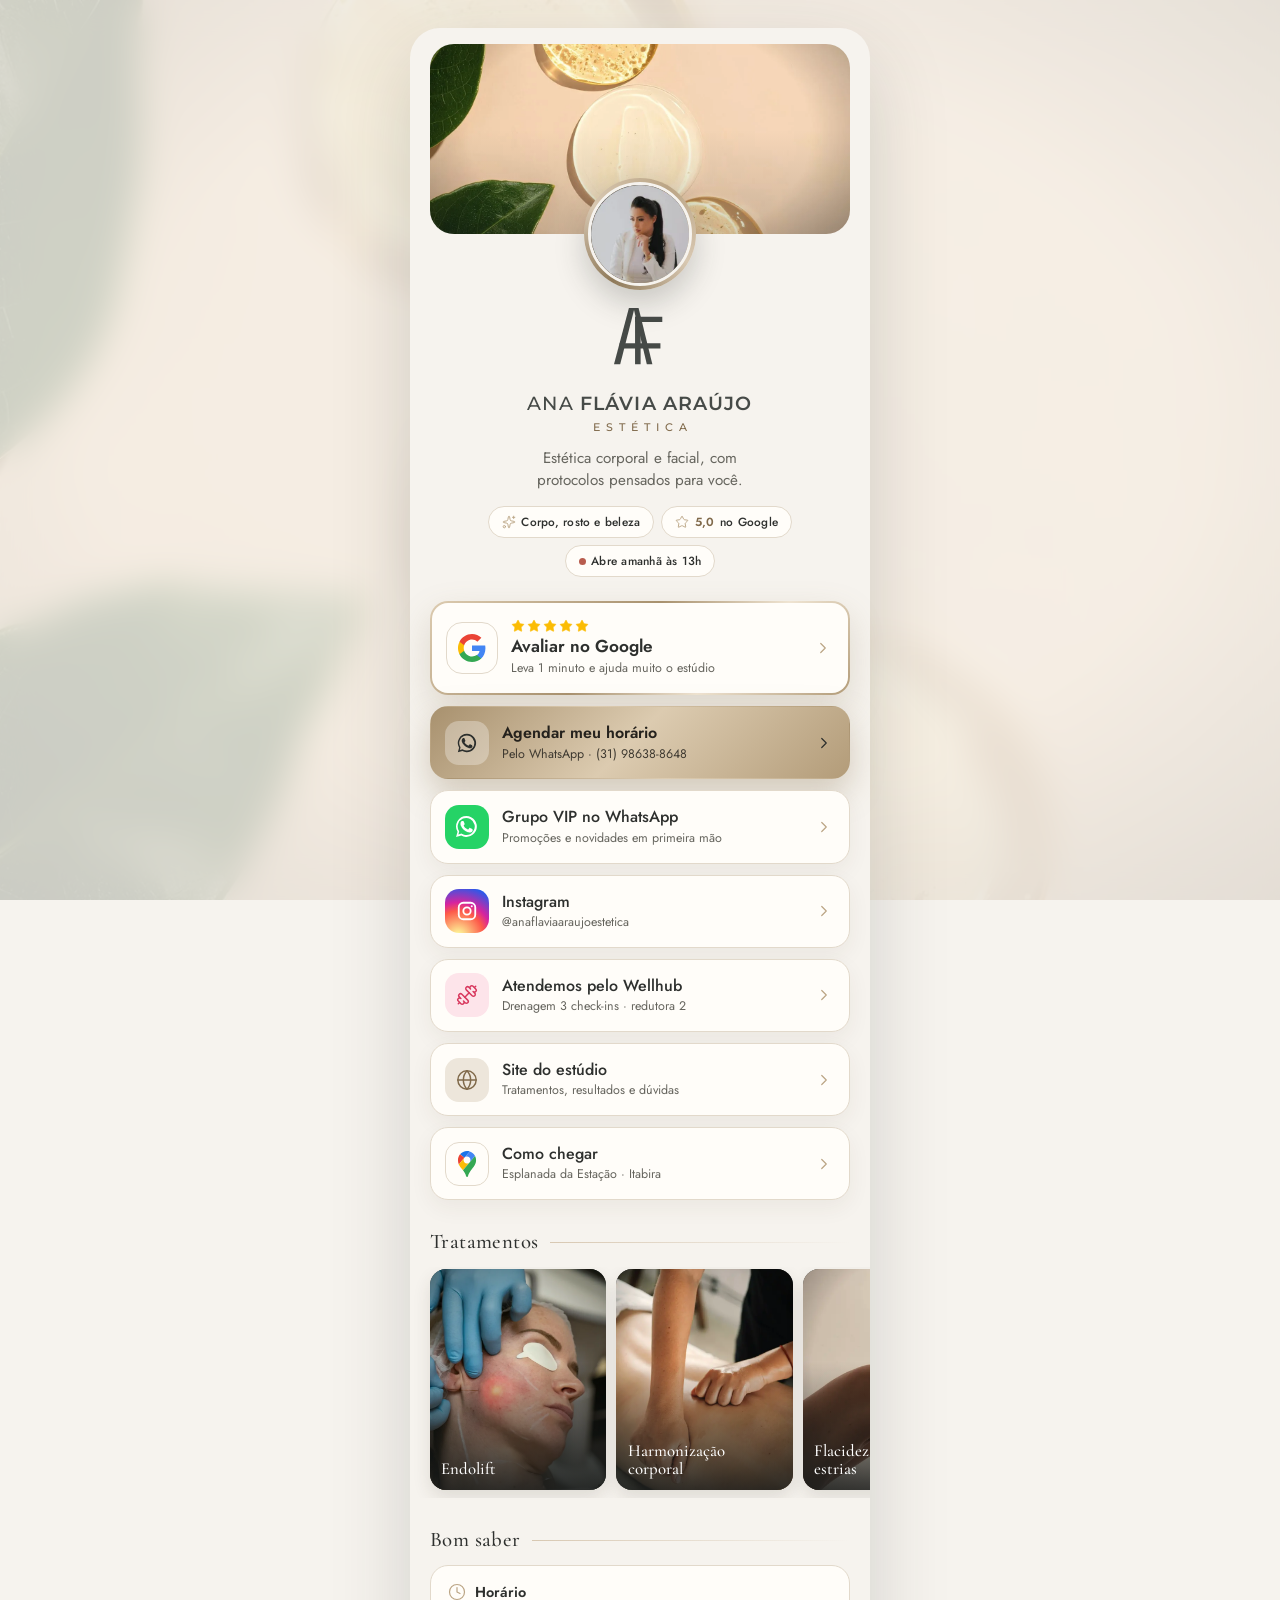
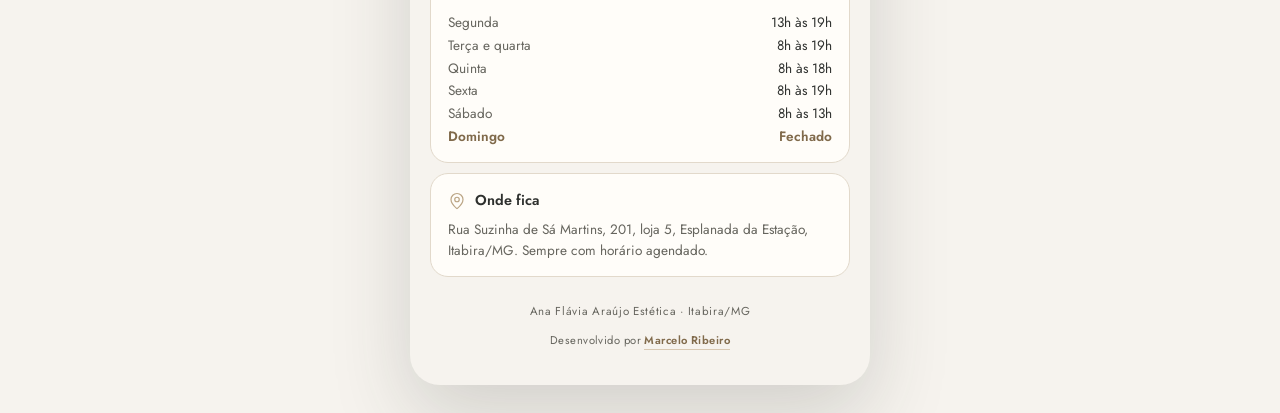
==== links/index.html @ 61d68c3e "Byanca: página de links da bio no formato da Joyce (capa do secador, avaliar no Google, Pix, 12 víde" ====
<!doctype html>
<html lang="pt-BR">
<head>
<meta charset="utf-8">
<meta name="viewport" content="width=device-width, initial-scale=1">
<script>document.documentElement.className += " js";</script>
<!-- =====================================================================
     PAGINA DE LINKS (link da bio do Instagram), 17/10/2026.
     No formato da pagina da Joyce (clientes/JoyceFerreiraNail/site), pedido
     dele: capa com o studio, retrato com aro, logo com brilho, avaliar no
     Google em destaque, agendar em cartao cheio, marcas com as cores
     oficiais, Pix, faixa de arrastar, "Bom saber" e faiscas no toque.
     O dourado da Joyce virou o nude da placa da Ana.
     Pagina de passagem: noindex e fora do sitemap.
     ⚠ PIX: falta a chave. Instrucao no bloco #pix.
     ===================================================================== -->
<title>Links | Ana Flávia Araújo Estética, Itabira/MG</title>
<meta name="description" content="Agende pelo WhatsApp, avalie no Google, veja os tratamentos, o Wellhub, o Grupo VIP e como chegar ao estúdio da Ana Flávia Araújo Estética, em Itabira/MG.">
<meta name="robots" content="noindex, follow">
<meta name="theme-color" content="#F6F3EE">
<link rel="canonical" href="https://marcel0gs.github.io/ana-flavia-araujo-estetica/links/">
<meta property="og:type" content="website">
<meta property="og:locale" content="pt_BR">
<meta property="og:site_name" content="Ana Flávia Araújo Estética">
<meta property="og:title" content="Ana Flávia Araújo Estética | Links">
<meta property="og:description" content="Agende pelo WhatsApp, veja os tratamentos e como chegar ao estúdio, em Itabira/MG.">
<meta property="og:url" content="https://marcel0gs.github.io/ana-flavia-araujo-estetica/links/">
<meta property="og:image" content="https://marcel0gs.github.io/ana-flavia-araujo-estetica/assets/img/og-capa.jpg">
<meta property="og:image:width" content="1200">
<meta property="og:image:height" content="630">
<meta name="twitter:card" content="summary_large_image">
<link rel="icon" href="../favicon.svg" type="image/svg+xml">
<link rel="apple-touch-icon" href="../apple-touch-icon.png">
<link rel="preconnect" href="https://fonts.googleapis.com">
<link rel="preconnect" href="https://fonts.gstatic.com" crossorigin>
<link rel="stylesheet" href="https://fonts.googleapis.com/css2?family=Cormorant+Garamond:ital,wght@0,500;0,600;1,500&family=Jost:wght@400;500;600&family=Montserrat:wght@500;600&display=swap">
<link rel="preload" as="image" href="../assets/img/capa-links.webp" fetchpriority="high">
<style>
:root{
  --creme:#F6F3EE;--areia:#EDE6DB;--linha:#E2D9CB;--papel:#FFFDF9;
  /* o "ouro" da Joyce, aqui no nude da placa */
  --nude:#BBA585;--nude-claro:#D8C8B2;--nude-escuro:#8F7A5A;--nude-texto:#806A4B;
  --grafite:#3A3E3B;--grafite-2:#464A47;
  --tinta:#2E302E;--tinta-suave:#66655E;
  --serif:"Cormorant Garamond",Georgia,serif;
  --sans:"Jost",system-ui,-apple-system,"Segoe UI",Arial,sans-serif;
  --marca:"Montserrat","Jost",system-ui,sans-serif;
  --suave:cubic-bezier(.22,1,.36,1);
}
*,*::before,*::after{box-sizing:border-box}
html{-webkit-text-size-adjust:100%}
body{margin:0;color:var(--tinta);font:16px/1.5 var(--sans);overflow-x:clip;background:var(--creme)}
img{display:block;max-width:100%;height:auto}
a{color:inherit}
:focus-visible{outline:2px solid var(--nude);outline-offset:3px}
.i{width:24px;height:24px;flex:none;fill:none;stroke:currentColor;stroke-width:1.6;stroke-linecap:round;stroke-linejoin:round}

/* fundo: no computador, o studio desfocado atras da coluna */
.fundo{position:fixed;inset:0;z-index:-1;background:var(--creme)}
@media (min-width:620px){
  .fundo{background:url(../assets/img/capa-links.webp) center/cover}
  .fundo::after{content:"";position:absolute;inset:0;background:rgba(246,243,238,.82);backdrop-filter:blur(18px);-webkit-backdrop-filter:blur(18px)}
}
.coluna{width:min(460px,100%);margin:0 auto;padding:14px 16px 40px}
@media (min-width:620px){.coluna{margin:28px auto;padding:16px 20px 36px;background:var(--creme);border-radius:30px;box-shadow:0 30px 80px rgba(46,48,46,.18)}}

/* ---------- topo: o studio, o retrato e o logo ---------- */
.topo{position:relative;text-align:center}
.capa{position:relative;height:190px;border-radius:24px;overflow:hidden;background:var(--areia)}
.capa img{width:100%;height:100%;object-fit:cover;object-position:50% 50%}
.capa::after{content:"";position:absolute;inset:0;background:linear-gradient(to bottom,rgba(46,48,46,0) 45%,rgba(46,48,46,.2))}
.retrato{
  position:relative;z-index:2;width:112px;height:112px;margin:-56px auto 0;border-radius:50%;padding:4px;
  background:conic-gradient(from 210deg,var(--nude-escuro),var(--nude-claro),var(--nude),var(--nude-claro),var(--nude-escuro));
  box-shadow:0 14px 30px rgba(46,48,46,.22);
}
.retrato img{width:100%;height:100%;border-radius:50%;object-fit:cover;border:3px solid var(--creme)}
/* o logo: o monograma AF, com um brilho que atravessa uma vez (mascara no proprio desenho) */
.logo{position:relative;width:52px;margin:18px auto 0;aspect-ratio:168/212}
.logo svg{width:100%;height:100%;fill:var(--grafite-2)}
.logo__brilho{
  position:absolute;inset:0;pointer-events:none;
  -webkit-mask:url("data:image/svg+xml,%3Csvg xmlns='http://www.w3.org/2000/svg' viewBox='6 26 168 212'%3E%3Cpath d='M66 30H84L32 234H12ZM70 30H86L136 234H118ZM80 80H98V234H80ZM80 80H168V97H80ZM30 166H162V183H30Z'/%3E%3C/svg%3E") center/contain no-repeat;
  mask:url("data:image/svg+xml,%3Csvg xmlns='http://www.w3.org/2000/svg' viewBox='6 26 168 212'%3E%3Cpath d='M66 30H84L32 234H12ZM70 30H86L136 234H118ZM80 80H98V234H80ZM80 80H168V97H80ZM30 166H162V183H30Z'/%3E%3C/svg%3E") center/contain no-repeat;
  background:linear-gradient(105deg,transparent 35%,rgba(232,220,203,.95) 50%,transparent 65%) -150% 0/250% 100% no-repeat;
}
.js .logo__brilho{animation:varre 1.8s .5s ease-in-out both}
@keyframes varre{to{background-position:150% 0}}
.nome{margin:12px 0 0;font:600 1.18rem/1.2 var(--marca);letter-spacing:.06em;color:var(--grafite-2)}
.nome span{font-weight:500}
.nome small{display:block;margin-top:.4rem;font:500 .68rem/1 var(--marca);letter-spacing:.55em;padding-left:.55em;color:var(--nude-texto)}
.bio{margin:14px auto 0;max-width:30ch;text-wrap:balance;font-size:.95rem;color:var(--tinta-suave)}
.chips{display:flex;flex-wrap:wrap;justify-content:center;gap:.45rem;margin-top:14px}
.chip{display:inline-flex;align-items:center;gap:.35rem;padding:.38rem .8rem;border-radius:999px;background:var(--papel);border:1px solid var(--linha);font-size:.74rem;font-weight:500;letter-spacing:.02em;color:var(--tinta);text-decoration:none}
.chip b{color:var(--nude-texto);font-weight:600}
.chip .i{width:14px;height:14px;color:var(--nude)}
.status:empty{display:none}
.status::before{content:"";width:7px;height:7px;border-radius:50%;background:var(--nude)}
.status--aberto::before{background:#4E9A63;box-shadow:0 0 0 3px rgba(78,154,99,.18)}
.status--fechado::before{background:#B85C4E}

/* ---------- os links ---------- */
.links{display:grid;gap:11px;margin-top:24px;list-style:none;padding:0}
.link{
  position:relative;isolation:isolate;overflow:hidden;
  display:grid;grid-template-columns:44px 1fr 18px;align-items:center;gap:.85rem;
  padding:.85rem 1rem .85rem .85rem;border-radius:18px;text-decoration:none;
  background:var(--papel);border:1px solid var(--linha);box-shadow:0 8px 22px rgba(60,50,30,.06);
  transition:transform .25s var(--suave),box-shadow .3s ease,border-color .3s ease;
}
.link:hover{transform:translateY(-2px);border-color:var(--nude-claro);box-shadow:0 14px 30px rgba(60,50,30,.12)}
.link:active{transform:scale(.985)}
/* o brilho que passa UMA vez no hover (templates/componentes/botao-brilho-hover) */
.link::before{content:"";position:absolute;top:0;left:-60%;width:40%;height:100%;z-index:1;background:linear-gradient(115deg,transparent,rgba(255,255,255,.55),transparent);transform:skewX(-20deg);transition:left .7s ease;pointer-events:none}
.link:hover::before{left:130%}
.link__ico{width:44px;height:44px;border-radius:14px;display:grid;place-items:center;background:var(--areia);color:var(--nude-texto)}
.link__ico .i{width:22px;height:22px}
.link__txt{min-width:0}
.link__txt b{display:block;font:500 1rem/1.25 var(--sans);color:var(--tinta)}
.link__txt small{display:block;margin-top:.15rem;font-size:.78rem;line-height:1.35;color:var(--tinta-suave)}
/* uma linha so: subtitulo que quebra deixa um botao mais alto que os outros */
.link:not(.link--avaliar) .link__txt small{white-space:nowrap;overflow:hidden;text-overflow:ellipsis}
.link__seta{width:18px;height:18px;color:var(--nude);transition:transform .3s var(--suave)}
.link:hover .link__seta{transform:translateX(3px)}
/* o principal: cheio, no nude da placa */
.link--cheio{background:linear-gradient(135deg,#A8916E 0%,#DCCBB0 48%,#B39C79 100%);border-color:transparent;box-shadow:0 14px 32px rgba(143,122,90,.35)}
.link--cheio .link__ico{background:rgba(255,255,255,.3);color:#2C2F2D}
.link--cheio .link__ico .i--cheio{fill:currentColor;stroke:none}
.link--cheio .link__txt b{color:#25221D;font-weight:600}
.link--cheio .link__txt small{color:#3F3A31}
.link--cheio .link__seta{color:#2C2F2D}
.link--cheio:hover{border-color:transparent;box-shadow:0 18px 40px rgba(143,122,90,.45)}
/* avaliar: o destaque da pagina. Borda nude em degrade, estrelas do Google e um
   brilho que passa sozinho de tempos em tempos */
.link--avaliar{
  grid-template-columns:52px 1fr 18px;padding:1rem 1rem 1rem .85rem;border:2px solid transparent;
  background:linear-gradient(var(--papel),var(--papel)) padding-box,linear-gradient(135deg,#DCCBB0,#A8916E 45%,#EFE4D2 70%,#B39C79) border-box;
  box-shadow:0 14px 34px rgba(143,122,90,.22);
}
.link--avaliar:hover{border-color:transparent;box-shadow:0 18px 40px rgba(143,122,90,.32)}
.link--avaliar::before{animation:passa 4.5s ease-in-out 1.4s infinite}
@keyframes passa{0%{left:-60%}28%,100%{left:130%}}
.link--avaliar .link__ico{width:52px;height:52px;border-radius:16px}
.link--avaliar .link__ico .i{width:28px;height:28px}
.link--avaliar .link__txt b{font-weight:600;font-size:1.08rem}
.estrelas{display:flex;gap:2px;margin-bottom:.2rem}
.estrelas .i{width:14px;height:14px;fill:#FBBC04;stroke:#FBBC04;stroke-width:1}
/* marcas com as cores oficiais */
.link__ico--google,.link__ico--maps{background:var(--papel);border:1px solid var(--linha)}
.link__ico--google .i{width:24px;height:24px}
.link__ico--maps .i{width:26px;height:26px}
.link__ico--zap{background:#25D366;color:#fff}
.link__ico--zap .i{width:25px;height:25px;fill:currentColor;stroke:none}
.link__ico--insta{background:radial-gradient(circle at 30% 107%,#FDF497 0%,#FDF497 5%,#FD5949 45%,#D6249F 60%,#285AEB 90%);color:#fff}
.link__ico--insta .i{stroke-width:2}
/* Wellhub com a cor da marca deles, sem o logo (e marca deles) */
.link__ico--wellhub{background:#FDE4EA;color:#D8385E}
/* entrada em cascata, so com JS e sem "reduzir movimento" */
.js .links > li{animation:sobe .7s var(--suave) both;animation-delay:calc(var(--o,0) * 70ms + .35s)}
@keyframes sobe{from{opacity:0;transform:translateY(14px)}}

/* ---------- pix ---------- */
.pix{margin-top:11px;padding:1rem;border-radius:18px;background:var(--papel);border:1px dashed var(--nude-claro)}
.pix[hidden]{display:none}
.pix__cab{display:flex;align-items:center;gap:.7rem}
.pix__cab b{font-weight:600}
.pix__tipo{display:block;font-size:.74rem;color:var(--tinta-suave)}
.pix__chave{display:flex;align-items:center;gap:.6rem;margin-top:.8rem;padding:.65rem .75rem;border-radius:12px;background:var(--creme);font:500 .95rem/1.2 var(--sans);letter-spacing:.02em;word-break:break-all}
.pix__copiar{margin-left:auto;flex:none;display:inline-flex;align-items:center;gap:.35rem;min-height:40px;padding:.5rem .95rem;border-radius:999px;border:0;background:var(--tinta);color:var(--creme);font:500 .8rem var(--sans);cursor:pointer;transition:background .25s ease,transform .2s ease}
.pix__copiar .i{width:15px;height:15px}
.pix__copiar:active{transform:scale(.95)}
.pix__copiar.copiou{background:var(--nude-escuro)}
.pix__titular{margin:.55rem 0 0;font-size:.76rem;color:var(--tinta-suave)}
.pix__titular b{color:var(--tinta);font-weight:600}

/* ---------- tratamentos: faixa de arrastar ---------- */
.titulo{display:flex;align-items:center;gap:.7rem;margin:30px 0 12px;font:500 1.3rem/1.2 var(--serif);letter-spacing:.02em;color:var(--tinta)}
.titulo::after{content:"";flex:1;height:1px;background:linear-gradient(90deg,var(--nude-claro),transparent)}
.galeria{display:flex;gap:10px;overflow-x:auto;scroll-snap-type:x mandatory;scroll-padding-inline:16px;margin:0 -16px;padding:2px 16px 8px;scrollbar-width:none;list-style:none}
.galeria::-webkit-scrollbar{display:none}
.galeria li{flex:0 0 42%;scroll-snap-align:start}
.trat{
  position:relative;isolation:isolate;display:flex;align-items:flex-end;aspect-ratio:4/5;overflow:hidden;
  padding:.7rem;border-radius:16px;background:var(--grafite-2);color:#fff;text-decoration:none;
  font:500 1.05rem/1.1 var(--serif);box-shadow:0 8px 18px rgba(60,50,30,.12);-webkit-user-drag:none;user-select:none;
}
.trat img{position:absolute;inset:0;z-index:-2;width:100%;height:100%;object-fit:cover;-webkit-user-drag:none;transition:scale .8s var(--suave)}
.trat::after{content:"";position:absolute;inset:0;z-index:-1;background:linear-gradient(180deg,rgba(28,30,29,0) 42%,rgba(28,30,29,.85))}
.trat:hover img{scale:1.05}
@media (hover:hover) and (pointer:fine){.galeria{cursor:grab}}
/* o snap desliga enquanto o mouse arrasta, senao cada pixel puxa de volta pro cartao */
.galeria.arrastando{scroll-snap-type:none;cursor:grabbing}
@media (min-width:620px){.galeria{margin:0 -20px;padding:2px 20px 8px;scroll-padding-inline:20px}}

/* ---------- bom saber ---------- */
.info{display:grid;gap:10px}
.cartao{padding:1rem 1.05rem;border-radius:18px;background:var(--papel);border:1px solid var(--linha)}
.cartao__cab{display:flex;align-items:center;gap:.6rem;font-weight:600;font-size:.9rem}
.cartao__cab .i{width:18px;height:18px;color:var(--nude)}
.cartao p{margin:.45rem 0 0;font-size:.85rem;color:var(--tinta-suave)}
.horas{display:grid;grid-template-columns:auto 1fr;gap:.15rem 1rem;margin:.55rem 0 0;font-size:.85rem}
.horas dt{color:var(--tinta-suave)}
.horas dd{margin:0;text-align:right;color:var(--tinta)}
.horas .hoje{color:var(--nude-texto);font-weight:600}

.rodape{margin-top:26px;text-align:center;font-size:.72rem;letter-spacing:.06em;color:var(--tinta-suave)}
.assinatura{margin:.6rem 0 0;text-align:center;font-size:.7rem;letter-spacing:.04em;color:var(--tinta-suave)}
.assinatura a{color:var(--nude-texto);font-weight:600;text-decoration:none;border-bottom:1px solid var(--nude-claro);padding-bottom:1px;transition:color .2s ease}
.assinatura a:hover{color:var(--tinta)}

/* faiscas no toque, no nude da placa (como as douradas da Joyce) */
.faisca{position:fixed;z-index:50;width:12px;height:12px;pointer-events:none;color:var(--nude);transform:translate(-50%,-50%);animation:faisca .8s var(--suave) forwards}
.faisca svg{width:100%;height:100%;fill:currentColor}
@keyframes faisca{to{transform:translate(calc(-50% + var(--dx)),calc(-50% + var(--dy))) scale(.2) rotate(90deg);opacity:0}}
.aviso{position:fixed;left:50%;bottom:22px;z-index:60;transform:translate(-50%,20px);opacity:0;padding:.6rem 1rem;border-radius:999px;background:var(--tinta);color:var(--creme);font-size:.82rem;transition:all .35s var(--suave);pointer-events:none}
.aviso.on{opacity:1;transform:translate(-50%,0)}

@media (prefers-reduced-motion:reduce){
  .js .links > li,.js .logo__brilho{animation:none}
  .faisca{display:none}
  .link,.link::before,.link__seta,.trat img{transition:none}
  .link--avaliar::before{animation:none}
}
</style>
</head>
<body>

<svg width="0" height="0" style="position:absolute" aria-hidden="true" focusable="false">
  <symbol id="af-mono" viewBox="6 26 168 212"><path d="M66 30H84L32 234H12Z"/><path d="M70 30H86L136 234H118Z"/><path d="M80 80H98V234H80Z"/><path d="M80 80H168V97H80Z"/><path d="M30 166H162V183H30Z"/></symbol>
  <symbol id="i-zap" viewBox="0 0 24 24"><path d="M17.5 14.4c-.3-.2-1.7-.9-2-1-.3-.1-.5-.2-.7.1s-.8 1-.9 1.2c-.2.2-.3.2-.6.1-.3-.2-1.2-.5-2.3-1.4-.9-.8-1.4-1.7-1.6-2-.2-.3 0-.5.1-.6.1-.1.3-.3.4-.5.1-.2.2-.3.3-.5 0-.2 0-.4 0-.5 0-.2-.7-1.6-.9-2.2-.2-.5-.5-.5-.7-.5h-.6c-.2 0-.5.1-.8.4-.3.3-1 1-1 2.5s1.1 2.9 1.2 3.1c.1.2 2.1 3.2 5 4.4.7.3 1.2.5 1.7.6.7.2 1.3.2 1.8.1.6-.1 1.7-.7 1.9-1.4.2-.7.2-1.2.2-1.4-.1-.1-.3-.2-.6-.3ZM12 2a10 10 0 0 0-8.6 15.1L2 22l5-1.3A10 10 0 1 0 12 2Zm0 18.2c-1.6 0-3.2-.4-4.5-1.2l-.3-.2-3 .8.8-2.9-.2-.3A8.2 8.2 0 1 1 12 20.2Z"/></symbol>
  <symbol id="i-insta" viewBox="0 0 24 24"><rect x="3" y="3" width="18" height="18" rx="5"/><circle cx="12" cy="12" r="4"/><circle cx="17.2" cy="6.8" r="1.1" fill="currentColor" stroke="none"/></symbol>
  <symbol id="i-pin" viewBox="0 0 24 24"><path d="M20 10c0 4.993-5.539 10.193-7.399 11.799a1 1 0 0 1-1.202 0C9.539 20.193 4 14.993 4 10a8 8 0 0 1 16 0"/><circle cx="12" cy="10" r="3"/></symbol>
  <symbol id="i-estrela" viewBox="0 0 24 24"><path d="M11.525 2.295a.53.53 0 0 1 .95 0l2.31 4.679a2.123 2.123 0 0 0 1.595 1.16l5.166.756a.53.53 0 0 1 .294.904l-3.736 3.638a2.123 2.123 0 0 0-.611 1.878l.882 5.14a.53.53 0 0 1-.771.56l-4.618-2.428a2.122 2.122 0 0 0-1.973 0L6.396 21.01a.53.53 0 0 1-.77-.56l.881-5.139a2.122 2.122 0 0 0-.611-1.879L2.16 9.795a.53.53 0 0 1 .294-.906l5.165-.755a2.122 2.122 0 0 0 1.597-1.16z"/></symbol>
  <symbol id="i-relogio" viewBox="0 0 24 24"><circle cx="12" cy="12" r="10"/><path d="M12 6v6l4 2"/></symbol>
  <symbol id="i-brilho" viewBox="0 0 24 24"><path d="M11.017 2.814a1 1 0 0 1 1.966 0l1.051 5.558a2 2 0 0 0 1.594 1.594l5.558 1.051a1 1 0 0 1 0 1.966l-5.558 1.051a2 2 0 0 0-1.594 1.594l-1.051 5.558a1 1 0 0 1-1.966 0l-1.051-5.558a2 2 0 0 0-1.594-1.594l-5.558-1.051a1 1 0 0 1 0-1.966l5.558-1.051a2 2 0 0 0 1.594-1.594z"/><path d="M20 2v4"/><path d="M22 4h-4"/><circle cx="4" cy="20" r="2"/></symbol>
  <symbol id="i-copiar" viewBox="0 0 24 24"><rect width="14" height="14" x="8" y="8" rx="2" ry="2"/><path d="M4 16c-1.1 0-2-.9-2-2V4c0-1.1.9-2 2-2h10c1.1 0 2 .9 2 2"/></symbol>
  <symbol id="i-globo" viewBox="0 0 24 24"><circle cx="12" cy="12" r="10"/><path d="M12 2a14.5 14.5 0 0 0 0 20 14.5 14.5 0 0 0 0-20"/><path d="M2 12h20"/></symbol>
  <symbol id="i-haltere" viewBox="0 0 24 24"><path d="M17.596 12.768a2 2 0 1 0 2.829-2.829l-1.768-1.767a2 2 0 0 0 2.828-2.829l-2.828-2.828a2 2 0 0 0-2.829 2.828l-1.767-1.768a2 2 0 1 0-2.829 2.829z"/><path d="m2.5 21.5 1.4-1.4"/><path d="m20.1 3.9 1.4-1.4"/><path d="M5.343 21.485a2 2 0 1 0 2.829-2.828l1.767 1.768a2 2 0 1 0 2.829-2.829l-6.364-6.364a2 2 0 1 0-2.829 2.829l1.768 1.767a2 2 0 0 0-2.828 2.829z"/><path d="m9.6 14.4 4.8-4.8"/></symbol>
  <!-- Google, Maps (cores oficiais, do Wikimedia Commons), seta e carteira: copiados da pagina da Joyce -->
  <symbol id="i-google" viewBox="1 1 22 22"><g stroke="none"><path d="M22.56 12.25c0-.78-.07-1.53-.2-2.25H12v4.26h5.92c-.26 1.37-1.04 2.53-2.21 3.31v2.77h3.57c2.08-1.92 3.28-4.74 3.28-8.09z" fill="#4285F4"/><path d="M12 23c2.97 0 5.46-.98 7.28-2.66l-3.57-2.77c-.98.66-2.23 1.06-3.71 1.06-2.86 0-5.29-1.93-6.16-4.53H2.18v2.84C3.99 20.53 7.7 23 12 23z" fill="#34A853"/><path d="M5.84 14.09c-.22-.66-.35-1.36-.35-2.09s.13-1.43.35-2.09V7.07H2.18C1.43 8.55 1 10.22 1 12s.43 3.45 1.18 4.93l2.85-2.22.81-.62z" fill="#FBBC05"/><path d="M12 5.38c1.62 0 3.06.56 4.21 1.64l3.15-3.15C17.45 2.09 14.97 1 12 1 7.7 1 3.99 3.47 2.18 7.07l3.66 2.84c.87-2.6 3.3-4.53 6.16-4.53z" fill="#EA4335"/></g></symbol>
  <symbol id="i-maps" viewBox="0 0 92.3 132.3"><g stroke="none"><path fill="#1a73e8" d="M60.2 2.2C55.8.8 51 0 46.1 0 32 0 19.3 6.4 10.8 16.5l21.8 18.3L60.2 2.2z"/><path fill="#ea4335" d="M10.8 16.5C4.1 24.5 0 34.9 0 46.1c0 8.7 1.7 15.7 4.6 22l28-33.3-21.8-18.3z"/><path fill="#4285f4" d="M46.2 28.5c9.8 0 17.7 7.9 17.7 17.7 0 4.3-1.6 8.3-4.2 11.4 0 0 13.9-16.6 27.5-32.7-5.6-10.8-15.3-19-27-22.7L32.6 34.8c3.3-3.8 8.1-6.3 13.6-6.3"/><path fill="#fbbc04" d="M46.2 63.8c-9.8 0-17.7-7.9-17.7-17.7 0-4.3 1.5-8.3 4.1-11.3l-28 33.3c4.8 10.6 12.8 19.2 21 29.9l34.1-40.5c-3.3 3.9-8.1 6.3-13.5 6.3"/><path fill="#34a853" d="M59.1 109.2c15.4-24.1 33.3-35 33.3-63 0-7.7-1.9-14.9-5.2-21.3L25.6 98c2.6 3.4 5.3 7.3 7.9 11.3 9.4 14.5 6.8 23.1 12.8 23.1s3.4-8.7 12.8-23.2"/></g></symbol>
  <symbol id="i-dir" viewBox="0 0 24 24"><path d="m9 18 6-6-6-6"/></symbol>
  <symbol id="i-carteira" viewBox="0 0 24 24"><path d="M19 7V4a1 1 0 0 0-1-1H5a2 2 0 0 0 0 4h15a1 1 0 0 1 1 1v4h-3a2 2 0 0 0 0 4h3a1 1 0 0 0 1-1v-2a1 1 0 0 0-1-1"/><path d="M3 5v14a2 2 0 0 0 2 2h15a1 1 0 0 0 1-1v-4"/></symbol>
</svg>

<div class="fundo" aria-hidden="true"></div>

<main class="coluna">

  <header class="topo">
    <!-- capa: texturas de creme e folhas, do UNSPLASH (licenca livre), sem marca de produto.
         Saiu a foto do topo do site (cliente na toalha): ele nao gostou.
         A da recepcao (dela) saiu: 477px, sai borrada e com o monograma cortado. As da porta
         de vidro mostram clientes. Trocar por foto dela boa quando chegar -->
    <div class="capa"><img src="../assets/img/capa-links.webp" width="1200" height="800" fetchpriority="high" alt="Texturas de creme e gel sobre fundo nude, com folhas verdes"></div>
    <div class="retrato"><img src="../assets/img/ana-retrato.webp" width="164" height="164" alt="Ana Flávia Araújo"></div>
    <div class="logo" aria-hidden="true"><svg viewBox="6 26 168 212"><use href="#af-mono"/></svg><span class="logo__brilho"></span></div>
    <h1 class="nome"><span>ANA</span> FLÁVIA ARAÚJO<small>ESTÉTICA</small></h1>
    <p class="bio">Estética corporal e facial, com protocolos pensados para você.</p>
    <div class="chips">
      <span class="chip"><svg class="i" aria-hidden="true"><use href="#i-brilho"/></svg>Corpo, rosto e beleza</span>
      <a class="chip" href="https://maps.app.goo.gl/82mXfYD8dSqdEhQh6" target="_blank" rel="noopener"><svg class="i" aria-hidden="true"><use href="#i-estrela"/></svg><b>5,0</b> no Google</a>
      <span class="chip status" data-status aria-live="polite"></span>
    </div>
  </header>

  <ul class="links">
    <!-- o mesmo link de avaliacao da placa NFC (projetos/Placas-NFC/clientes-placas.csv) -->
    <li style="--o:0"><a class="link link--avaliar" href="https://search.google.com/local/writereview?placeid=ChIJvXF4f8WhpQARBK8JnD9XwmQ" target="_blank" rel="noopener">
      <span class="link__ico link__ico--google"><svg class="i" aria-hidden="true"><use href="#i-google"/></svg></span>
      <span class="link__txt">
        <span class="estrelas" aria-hidden="true"><svg class="i"><use href="#i-estrela"/></svg><svg class="i"><use href="#i-estrela"/></svg><svg class="i"><use href="#i-estrela"/></svg><svg class="i"><use href="#i-estrela"/></svg><svg class="i"><use href="#i-estrela"/></svg></span>
        <b>Avaliar no Google</b><small>Leva 1 minuto e ajuda muito o estúdio</small>
      </span>
      <svg class="i link__seta" aria-hidden="true"><use href="#i-dir"/></svg>
    </a></li>
    <!-- ela nao tem agenda online: o agendar e pelo WhatsApp. Mensagem sem emoji (vira losango no wa.me) -->
    <li style="--o:1"><a class="link link--cheio" href="https://wa.me/5531986388648?text=Ol%C3%A1!%20Vim%20pelo%20link%20da%20bio%20e%20quero%20agendar%20um%20hor%C3%A1rio." target="_blank" rel="noopener">
      <span class="link__ico"><svg class="i i--cheio" aria-hidden="true"><use href="#i-zap"/></svg></span>
      <span class="link__txt"><b>Agendar meu horário</b><small>Pelo WhatsApp · (31) 98638-8648</small></span>
      <svg class="i link__seta" aria-hidden="true"><use href="#i-dir"/></svg>
    </a></li>
    <li style="--o:2"><a class="link" href="https://chat.whatsapp.com/BvTLLjovZt6Iic4wRw2Zlt" target="_blank" rel="noopener">
      <span class="link__ico link__ico--zap"><svg class="i" aria-hidden="true"><use href="#i-zap"/></svg></span>
      <span class="link__txt"><b>Grupo VIP no WhatsApp</b><small>Promoções e novidades em primeira mão</small></span>
      <svg class="i link__seta" aria-hidden="true"><use href="#i-dir"/></svg>
    </a></li>
    <li style="--o:3"><a class="link" href="https://www.instagram.com/anaflaviaaraujoestetica/" target="_blank" rel="noopener">
      <span class="link__ico link__ico--insta"><svg class="i" aria-hidden="true"><use href="#i-insta"/></svg></span>
      <span class="link__txt"><b>Instagram</b><small>@anaflaviaaraujoestetica</small></span>
      <svg class="i link__seta" aria-hidden="true"><use href="#i-dir"/></svg>
    </a></li>
    <!-- Wellhub: regras do story fixado dela. Mudou no app, muda aqui e no site -->
    <li style="--o:4"><a class="link" href="../#wellhub">
      <span class="link__ico link__ico--wellhub"><svg class="i" aria-hidden="true"><use href="#i-haltere"/></svg></span>
      <span class="link__txt"><b>Atendemos pelo Wellhub</b><small>Drenagem 3 check-ins · redutora 2</small></span>
      <svg class="i link__seta" aria-hidden="true"><use href="#i-dir"/></svg>
    </a></li>
    <li style="--o:5"><a class="link" href="../">
      <span class="link__ico"><svg class="i" aria-hidden="true"><use href="#i-globo"/></svg></span>
      <span class="link__txt"><b>Site do estúdio</b><small>Tratamentos, resultados e dúvidas</small></span>
      <svg class="i link__seta" aria-hidden="true"><use href="#i-dir"/></svg>
    </a></li>
    <li style="--o:6"><a class="link" href="https://maps.app.goo.gl/82mXfYD8dSqdEhQh6" target="_blank" rel="noopener">
      <span class="link__ico link__ico--maps"><svg class="i" aria-hidden="true"><use href="#i-maps"/></svg></span>
      <span class="link__txt"><b>Como chegar</b><small>Esplanada da Estação · Itabira</small></span>
      <svg class="i link__seta" aria-hidden="true"><use href="#i-dir"/></svg>
    </a></li>
  </ul>

  <!-- ===== PIX: FALTA A CHAVE (17/10/2026: o Marcelo vai pedir pra ela) =====
       Quando chegar: 1) por a chave em data-chave (so os caracteres que o
       banco aceita: CPF/CNPJ sem pontos, telefone com +55) e o texto da chave
       no <span data-chave-texto>, 2) trocar o tipo (CPF, CNPJ, e-mail...) e o
       nome do titular, conferido no banco, 3) apagar o atributo hidden. -->
  <section class="pix" id="pix" data-chave="" hidden aria-label="Pagar com Pix">
    <div class="pix__cab">
      <span class="link__ico"><svg class="i" aria-hidden="true"><use href="#i-carteira"/></svg></span>
      <div><b>Pagar com Pix</b><span class="pix__tipo">TIPO DA CHAVE</span></div>
    </div>
    <div class="pix__chave"><span data-chave-texto>CHAVE PIX AQUI</span><button class="pix__copiar" type="button"><svg class="i" aria-hidden="true"><use href="#i-copiar"/></svg><span>Copiar</span></button></div>
    <p class="pix__titular">Em nome de <b>NOME DO TITULAR</b>. Confira o nome antes de confirmar.</p>
  </section>

  <h2 class="titulo">Tratamentos</h2>
  <ul class="galeria" aria-label="Tratamentos do estúdio: cada um abre a página dele no site">
    <li><a class="trat" href="../tratamentos/endolift/"><img src="../assets/img/trat-endolift.webp" width="600" height="800" loading="lazy" decoding="async" alt="">Endolift</a></li>
    <li><a class="trat" href="../tratamentos/harmonizacao-corporal/"><img src="../assets/img/trat-corporal.webp" width="600" height="800" loading="lazy" decoding="async" alt="">Harmonização corporal</a></li>
    <li><a class="trat" href="../tratamentos/flacidez-celulite-estrias/"><img src="../assets/img/trat-flacidez.webp" width="600" height="800" loading="lazy" decoding="async" alt="">Flacidez, celulite e estrias</a></li>
    <li><a class="trat" href="../tratamentos/drenagem-linfatica/"><img src="../assets/img/trat-drenagem.webp" width="600" height="800" loading="lazy" decoding="async" alt="">Drenagem linfática</a></li>
    <li><a class="trat" href="../tratamentos/massagem-redutora/"><img src="../assets/img/trat-massagem.webp" width="600" height="800" loading="lazy" decoding="async" alt="">Massagem redutora</a></li>
    <li><a class="trat" href="../tratamentos/estetica-facial/"><img src="../assets/img/trat-facial.webp" width="600" height="800" loading="lazy" decoding="async" alt="">Estética facial</a></li>
    <li><a class="trat" href="../tratamentos/preenchimento-labial/"><img src="../assets/img/trat-labial.webp" width="600" height="800" loading="lazy" decoding="async" alt="">Preenchimento labial</a></li>
    <li><a class="trat" href="../tratamentos/esmalteria/"><img src="../assets/img/trat-unhas.webp" width="600" height="800" loading="lazy" decoding="async" alt="">Esmalteria</a></li>
  </ul>

  <h2 class="titulo">Bom saber</h2>
  <div class="info">
    <!-- horario da ficha do Google. A linha de hoje acende pelo script -->
    <div class="cartao">
      <div class="cartao__cab"><svg class="i" aria-hidden="true"><use href="#i-relogio"/></svg>Horário</div>
      <dl class="horas" data-horas>
        <dt data-dia="1">Segunda</dt><dd data-dia="1">13h às 19h</dd>
        <dt data-dia="2,3">Terça e quarta</dt><dd data-dia="2,3">8h às 19h</dd>
        <dt data-dia="4">Quinta</dt><dd data-dia="4">8h às 18h</dd>
        <dt data-dia="5">Sexta</dt><dd data-dia="5">8h às 19h</dd>
        <dt data-dia="6">Sábado</dt><dd data-dia="6">8h às 13h</dd>
        <dt data-dia="0">Domingo</dt><dd data-dia="0">Fechado</dd>
      </dl>
    </div>
    <div class="cartao">
      <div class="cartao__cab"><svg class="i" aria-hidden="true"><use href="#i-pin"/></svg>Onde fica</div>
      <p>Rua Suzinha de Sá Martins, 201, loja 5, Esplanada da Estação, Itabira/MG. Sempre com horário agendado.</p>
    </div>
  </div>

  <p class="rodape">Ana Flávia Araújo Estética · Itabira/MG</p>
  <p class="assinatura">Desenvolvido por <a href="https://marcel0gs.github.io/marcelo-ribeiro-digital/" target="_blank" rel="noopener">Marcelo Ribeiro</a></p>
</main>

<div class="aviso" role="status" aria-live="polite"></div>

<script>
(function(){
  "use strict";
  var reduzido = !!(window.matchMedia && matchMedia("(prefers-reduced-motion: reduce)").matches);

  /* 1. aberto ou fechado agora, no fuso de Itabira, e o dia de hoje no horario */
  var H = {1:[13,19], 2:[8,19], 3:[8,19], 4:[8,18], 5:[8,19], 6:[8,13]};
  var NOMES = ["domingo","segunda","terça","quarta","quinta","sexta","sábado"];
  var agora;
  try {
    var p = {};
    new Intl.DateTimeFormat("en-US", {timeZone:"America/Sao_Paulo", weekday:"short", hour:"numeric", minute:"numeric", hour12:false})
      .formatToParts(new Date()).forEach(function(x){ p[x.type] = x.value; });
    agora = { d: ["Sun","Mon","Tue","Wed","Thu","Fri","Sat"].indexOf(p.weekday), h: (parseInt(p.hour,10) % 24) + parseInt(p.minute,10) / 60 };
  } catch (e) { var n = new Date(); agora = { d: n.getDay(), h: n.getHours() + n.getMinutes() / 60 }; }
  var st = document.querySelector("[data-status]");
  if (st && agora.d >= 0) {
    var hoje = H[agora.d], txt, aberto = false;
    if (hoje && agora.h >= hoje[0] && agora.h < hoje[1]) { aberto = true; txt = "Aberto agora · até " + hoje[1] + "h"; }
    else if (hoje && agora.h < hoje[0]) txt = "Abre hoje às " + hoje[0] + "h";
    else for (var i = 1; i <= 7; i++) { var dd = (agora.d + i) % 7; if (H[dd]) { txt = "Abre " + (i === 1 ? "amanhã" : NOMES[dd]) + " às " + H[dd][0] + "h"; break; } }
    st.textContent = txt;
    st.classList.add(aberto ? "status--aberto" : "status--fechado");
  }
  Array.prototype.forEach.call(document.querySelectorAll("[data-horas] [data-dia]"), function(el){
    if (el.getAttribute("data-dia").split(",").indexOf(String(agora.d)) >= 0) el.classList.add("hoje");
  });

  /* 2. faiscas no toque, no topo e nos botoes (como as da Joyce, no nude da placa) */
  var estrela = '<svg viewBox="0 0 24 24"><path d="M12 0c.6 6.2 5.8 11.4 12 12-6.2.6-11.4 5.8-12 12-.6-6.2-5.8-11.4-12-12C6.2 11.4 11.4 6.2 12 0z"/></svg>';
  function faiscas(x, y){
    if (reduzido) return;
    for (var k = 0; k < 9; k++) {
      var f = document.createElement("span"), ang = Math.random() * Math.PI * 2, dist = 30 + Math.random() * 46;
      f.className = "faisca"; f.innerHTML = estrela;
      f.style.left = x + "px"; f.style.top = y + "px";
      f.style.setProperty("--dx", (Math.cos(ang) * dist).toFixed(1) + "px");
      f.style.setProperty("--dy", (Math.sin(ang) * dist).toFixed(1) + "px");
      var t = 7 + Math.random() * 9; f.style.width = f.style.height = t + "px";
      document.body.appendChild(f);
      setTimeout(function(el){ return function(){ el.remove(); }; }(f), 850);
    }
  }
  document.addEventListener("pointerdown", function(e){
    if (e.target.closest(".topo, .link, .pix__copiar")) faiscas(e.clientX, e.clientY);
  });

  /* 3. aviso curto no pe da tela */
  var aviso = document.querySelector(".aviso"), tAviso;
  function avisa(txt){ aviso.textContent = txt; aviso.classList.add("on"); clearTimeout(tAviso); tAviso = setTimeout(function(){ aviso.classList.remove("on"); }, 2200); }

  /* 4. pix: so funciona com a chave preenchida (ver o comentario do bloco) */
  var pix = document.getElementById("pix"), bPix = pix && pix.querySelector(".pix__copiar");
  if (bPix) bPix.addEventListener("click", function(){
    var chave = pix.getAttribute("data-chave");
    if (!chave) return;
    var ok = function(){ bPix.classList.add("copiou"); bPix.lastChild.textContent = "Copiado"; avisa("Chave Pix copiada");
      setTimeout(function(){ bPix.classList.remove("copiou"); bPix.lastChild.textContent = "Copiar"; }, 2200); };
    if (navigator.clipboard && window.isSecureContext) navigator.clipboard.writeText(chave).then(ok, function(){ avisa("Copie a chave acima"); });
    else {
      var t = document.createElement("textarea"); t.value = chave; t.style.position = "fixed"; t.style.opacity = "0";
      document.body.appendChild(t); t.select();
      try { document.execCommand("copy"); ok(); } catch (e) { avisa("Copie a chave acima"); }
      document.body.removeChild(t);
    }
  });

  /* 5. faixa dos tratamentos: o dedo e o trackpad ja rolam; o mouse precisa do arraste.
     Depois de arrastar, o clique que vem junto nao abre o cartao. */
  var gal = document.querySelector(".galeria");
  if (gal) {
    var arr = null, arrastou = false;
    gal.addEventListener("dragstart", function(e){ e.preventDefault(); });
    gal.addEventListener("pointerdown", function(e){
      if (e.pointerType !== "mouse" || e.button !== 0) return;
      arr = { x: e.clientX, s: gal.scrollLeft, moveu: false }; arrastou = false;
    });
    gal.addEventListener("pointermove", function(e){
      if (!arr) return;
      var dx = e.clientX - arr.x;
      if (!arr.moveu) { if (Math.abs(dx) < 5) return; arr.moveu = true; gal.classList.add("arrastando"); gal.setPointerCapture(e.pointerId); }
      gal.scrollLeft = arr.s - dx;
    });
    var solta = function(){
      if (!arr) return;
      var moveu = arr.moveu, dir = arr.s - gal.scrollLeft < 0 ? 1 : -1; arr = null;
      if (!moveu) return;
      arrastou = true;
      /* para no cartao mais perto, puxado um quarto pro lado do arraste */
      var base = gal.getBoundingClientRect().left + parseFloat(getComputedStyle(gal).scrollPaddingLeft || 0);
      var max = gal.scrollWidth - gal.clientWidth, alvo = gal.scrollLeft, mira = gal.scrollLeft + dir * gal.firstElementChild.offsetWidth * .25, melhor = Infinity;
      Array.prototype.forEach.call(gal.children, function(li){
        var pos = Math.min(max, Math.max(0, gal.scrollLeft + li.getBoundingClientRect().left - base));
        if (Math.abs(pos - mira) < melhor) { melhor = Math.abs(pos - mira); alvo = pos; }
      });
      gal.scrollTo({ left: alvo, behavior: reduzido ? "auto" : "smooth" });
      setTimeout(function(){ gal.classList.remove("arrastando"); }, reduzido ? 0 : 450);
    };
    gal.addEventListener("pointerup", solta);
    gal.addEventListener("pointercancel", solta);
    gal.addEventListener("click", function(e){ if (arrastou) { e.preventDefault(); arrastou = false; } }, true);
  }
})();
</script>
</body>
</html>
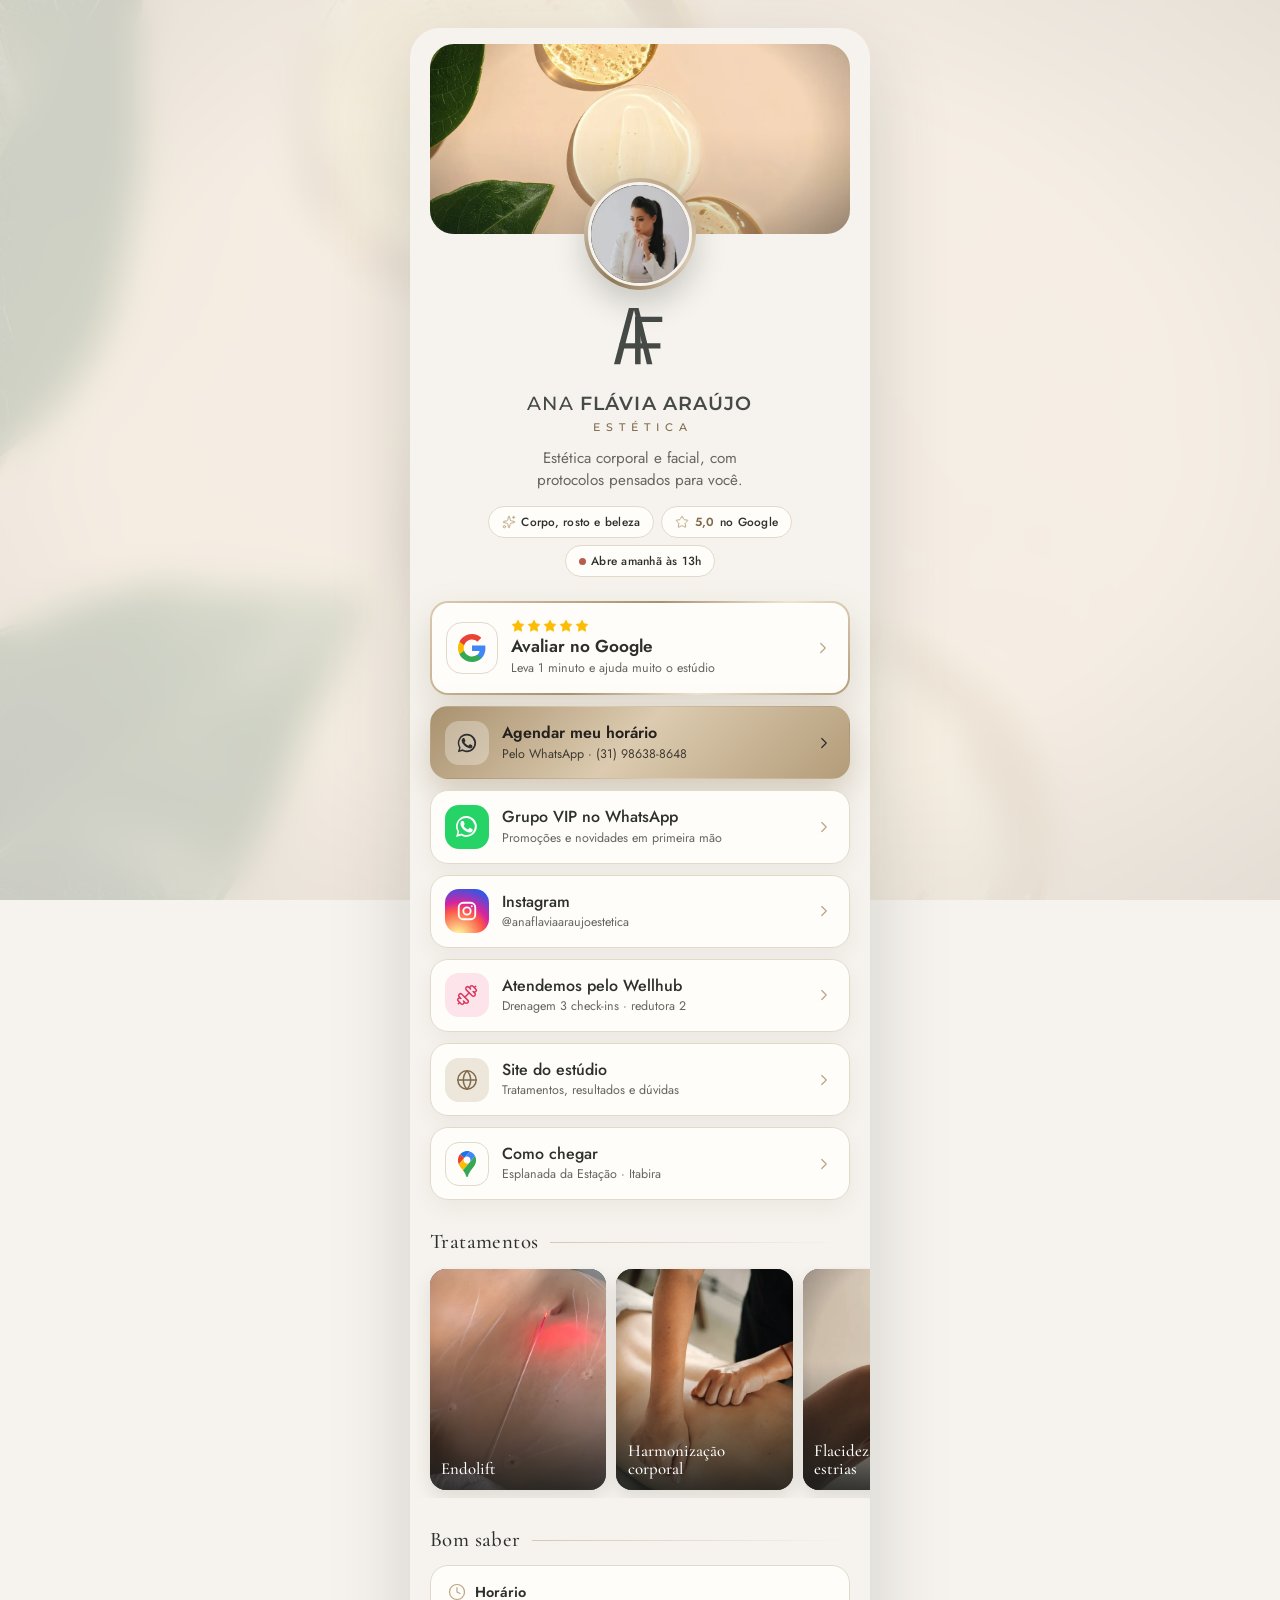
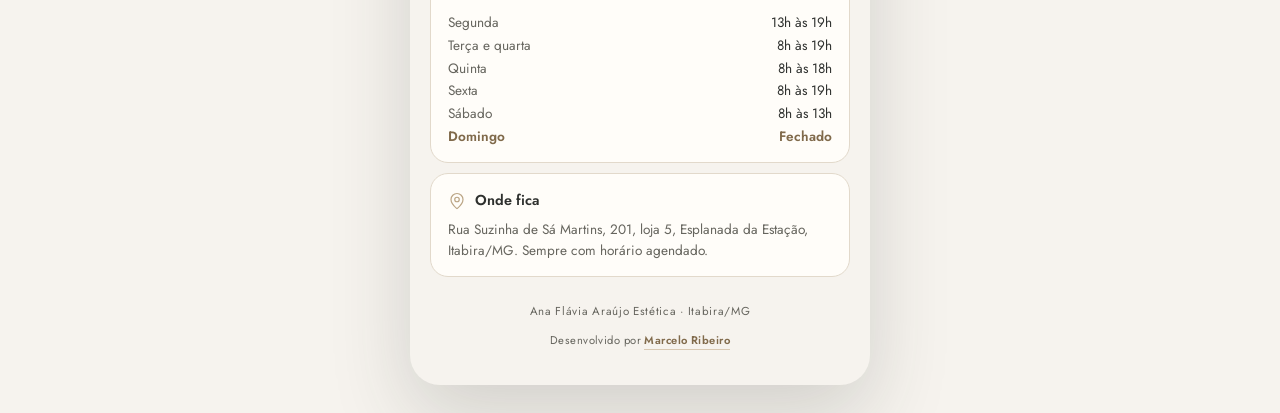
==== commit ad536d49: "Ana Flávia: glúteos na galeria da harmonização corporal, capa nova do Endolift (aumentada 4x), foto " ====
--- a/links/index.html
+++ b/links/index.html
@@ -18,14 +18,14 @@
 <meta name="description" content="Agende pelo WhatsApp, avalie no Google, veja os tratamentos, o Wellhub, o Grupo VIP e como chegar ao estúdio da Ana Flávia Araújo Estética, em Itabira/MG.">
 <meta name="robots" content="noindex, follow">
 <meta name="theme-color" content="#F6F3EE">
-<link rel="canonical" href="https://marcel0gs.github.io/ana-flavia-araujo-estetica/links/">
+<link rel="canonical" href="https://anaflaviaaraujoestetica.com.br/links/">
 <meta property="og:type" content="website">
 <meta property="og:locale" content="pt_BR">
 <meta property="og:site_name" content="Ana Flávia Araújo Estética">
 <meta property="og:title" content="Ana Flávia Araújo Estética | Links">
 <meta property="og:description" content="Agende pelo WhatsApp, veja os tratamentos e como chegar ao estúdio, em Itabira/MG.">
-<meta property="og:url" content="https://marcel0gs.github.io/ana-flavia-araujo-estetica/links/">
-<meta property="og:image" content="https://marcel0gs.github.io/ana-flavia-araujo-estetica/assets/img/og-capa.jpg">
+<meta property="og:url" content="https://anaflaviaaraujoestetica.com.br/links/">
+<meta property="og:image" content="https://anaflaviaaraujoestetica.com.br/assets/img/og-capa.jpg">
 <meta property="og:image:width" content="1200">
 <meta property="og:image:height" content="630">
 <meta name="twitter:card" content="summary_large_image">
@@ -329,8 +329,10 @@
     <li><a class="trat" href="../tratamentos/flacidez-celulite-estrias/"><img src="../assets/img/trat-flacidez.webp" width="600" height="800" loading="lazy" decoding="async" alt="">Flacidez, celulite e estrias</a></li>
     <li><a class="trat" href="../tratamentos/drenagem-linfatica/"><img src="../assets/img/trat-drenagem.webp" width="600" height="800" loading="lazy" decoding="async" alt="">Drenagem linfática</a></li>
     <li><a class="trat" href="../tratamentos/massagem-redutora/"><img src="../assets/img/trat-massagem.webp" width="600" height="800" loading="lazy" decoding="async" alt="">Massagem redutora</a></li>
+    <li><a class="trat" href="../tratamentos/harmonizacao-intima/"><img src="../assets/img/trat-harmonizacao-intima.webp" width="600" height="750" loading="lazy" decoding="async" alt="">Harmonização íntima</a></li>
     <li><a class="trat" href="../tratamentos/estetica-facial/"><img src="../assets/img/trat-facial.webp" width="600" height="800" loading="lazy" decoding="async" alt="">Estética facial</a></li>
     <li><a class="trat" href="../tratamentos/preenchimento-labial/"><img src="../assets/img/trat-labial.webp" width="600" height="800" loading="lazy" decoding="async" alt="">Preenchimento labial</a></li>
+    <li><a class="trat" href="../tratamentos/botox/"><img src="../assets/img/trat-botox.webp" width="600" height="800" loading="lazy" decoding="async" alt="">Botox</a></li>
     <li><a class="trat" href="../tratamentos/esmalteria/"><img src="../assets/img/trat-unhas.webp" width="600" height="800" loading="lazy" decoding="async" alt="">Esmalteria</a></li>
   </ul>
 
